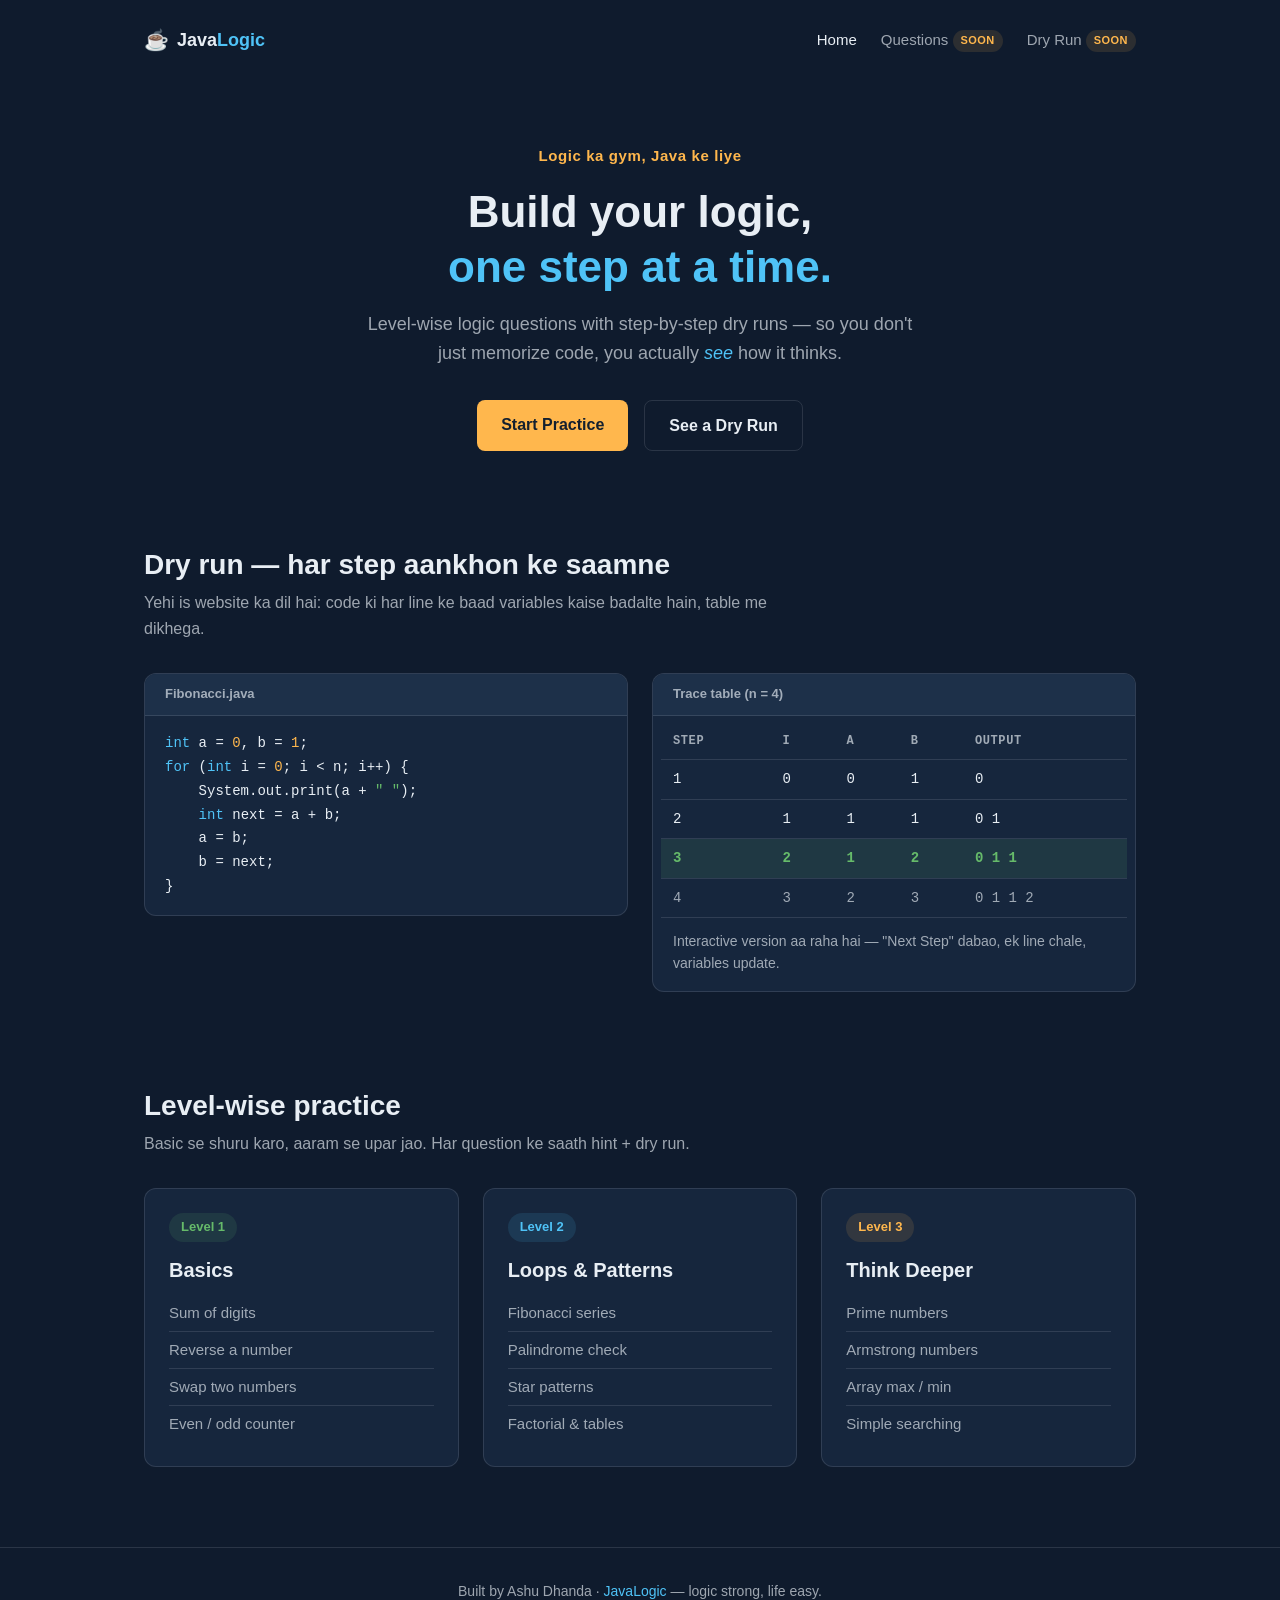
==== index.html @ a4c84ad4 "Phase 1: Home page + Calm Focus theme (index.html, theme.css, layout.css)" ====
<!DOCTYPE html>
<html lang="en">
<head>
  <meta charset="UTF-8" />
  <meta name="viewport" content="width=device-width, initial-scale=1.0" />
  <title>Java Logic — Build Logic Step by Step</title>
  <meta name="description" content="Java logic building practice — level-wise questions with step-by-step dry runs." />
  <link rel="stylesheet" href="css/theme.css" />
  <link rel="stylesheet" href="css/layout.css" />
</head>
<body>

  <nav class="navbar">
    <a href="index.html" class="brand">
      <span class="brand-mark">☕</span>
      <span class="brand-name">Java<span class="accent">Logic</span></span>
    </a>
    <div class="nav-links">
      <a href="index.html" class="nav-link active">Home</a>
      <a href="#levels" class="nav-link">Questions <span class="badge badge-soon">soon</span></a>
      <a href="#dryrun" class="nav-link">Dry Run <span class="badge badge-soon">soon</span></a>
    </div>
  </nav>

  <header class="hero">
    <p class="hero-kicker">Logic ka gym, Java ke liye</p>
    <h1 class="hero-title">Build your logic,<br /><span class="accent">one step at a time.</span></h1>
    <p class="hero-sub">Level-wise logic questions with step-by-step dry runs — so you don't just memorize code, you actually <em>see</em> how it thinks.</p>
    <div class="hero-actions">
      <a href="#levels" class="btn btn-primary">Start Practice</a>
      <a href="#dryrun" class="btn btn-ghost">See a Dry Run</a>
    </div>
  </header>

  <section class="section" id="dryrun">
    <h2 class="section-title">Dry run — har step aankhon ke saamne</h2>
    <p class="section-sub">Yehi is website ka dil hai: code ki har line ke baad variables kaise badalte hain, table me dikhega.</p>
    <div class="dryrun-demo">
      <div class="code-card">
        <div class="code-card-head">Fibonacci.java</div>
<pre><code><span class="c-kw">int</span> a = <span class="c-num">0</span>, b = <span class="c-num">1</span>;
<span class="c-kw">for</span> (<span class="c-kw">int</span> i = <span class="c-num">0</span>; i &lt; n; i++) {
    System.out.print(a + <span class="c-str">" "</span>);
    <span class="c-kw">int</span> next = a + b;
    a = b;
    b = next;
}</code></pre>
      </div>
      <div class="trace-card">
        <div class="code-card-head">Trace table (n = 4)</div>
        <table class="trace-table">
          <thead>
            <tr><th>step</th><th>i</th><th>a</th><th>b</th><th>output</th></tr>
          </thead>
          <tbody>
            <tr><td>1</td><td>0</td><td>0</td><td>1</td><td>0</td></tr>
            <tr><td>2</td><td>1</td><td>1</td><td>1</td><td>0 1</td></tr>
            <tr class="trace-active"><td>3</td><td>2</td><td>1</td><td>2</td><td>0 1 1</td></tr>
            <tr class="trace-dim"><td>4</td><td>3</td><td>2</td><td>3</td><td>0 1 1 2</td></tr>
          </tbody>
        </table>
        <p class="trace-note">Interactive version aa raha hai — "Next Step" dabao, ek line chale, variables update.</p>
      </div>
    </div>
  </section>

  <section class="section" id="levels">
    <h2 class="section-title">Level-wise practice</h2>
    <p class="section-sub">Basic se shuru karo, aaram se upar jao. Har question ke saath hint + dry run.</p>
    <div class="level-grid">
      <article class="level-card">
        <div class="level-tag level-tag-1">Level 1</div>
        <h3>Basics</h3>
        <ul>
          <li>Sum of digits</li>
          <li>Reverse a number</li>
          <li>Swap two numbers</li>
          <li>Even / odd counter</li>
        </ul>
      </article>
      <article class="level-card">
        <div class="level-tag level-tag-2">Level 2</div>
        <h3>Loops &amp; Patterns</h3>
        <ul>
          <li>Fibonacci series</li>
          <li>Palindrome check</li>
          <li>Star patterns</li>
          <li>Factorial &amp; tables</li>
        </ul>
      </article>
      <article class="level-card">
        <div class="level-tag level-tag-3">Level 3</div>
        <h3>Think Deeper</h3>
        <ul>
          <li>Prime numbers</li>
          <li>Armstrong numbers</li>
          <li>Array max / min</li>
          <li>Simple searching</li>
        </ul>
      </article>
    </div>
  </section>

  <footer class="footer">
    <p>Built by Ashu Dhanda · <span class="accent">JavaLogic</span> — logic strong, life easy.</p>
  </footer>

</body>
</html>
---- css/theme.css ----
/* ============================================
   JavaLogic — Calm Focus Theme
   Colors chosen from color-psychology research:
   deep navy = calm, blue = focus, green = balance,
   amber = alertness (used sparingly)
   ============================================ */

:root {
  /* Core palette */
  --bg: #0F1B2D;          /* deep calm navy */
  --surface: #16263D;     /* card / section surface */
  --surface-raised: #1D3049;
  --border: rgba(232, 238, 244, 0.12);

  /* Text */
  --text: #E8EEF4;        /* soft white */
  --text-dim: rgba(232, 238, 244, 0.66);

  /* Accents */
  --primary: #4FC3F7;     /* sky blue — focus */
  --primary-soft: rgba(79, 195, 247, 0.12);
  --green: #66BB6A;       /* sage green — progress */
  --green-soft: rgba(102, 187, 106, 0.12);
  --amber: #FFB74D;       /* warm amber — energy, CTAs */
  --amber-soft: rgba(255, 183, 77, 0.12);

  /* Type & spacing */
  --font-sans: -apple-system, BlinkMacSystemFont, "Segoe UI", Roboto, Helvetica, Arial, sans-serif;
  --font-mono: "Menlo", "Consolas", "Liberation Mono", monospace;
  --radius: 8px;
  --radius-lg: 12px;
}

/* ---------- Reset & base ---------- */

* {
  margin: 0;
  padding: 0;
  box-sizing: border-box;
}

html {
  scroll-behavior: smooth;
}

@media (prefers-reduced-motion: reduce) {
  html {
    scroll-behavior: auto;
  }
}

body {
  background: var(--bg);
  color: var(--text);
  font-family: var(--font-sans);
  font-size: 16px;
  line-height: 1.6;
  -webkit-font-smoothing: antialiased;
}

h1, h2, h3 {
  line-height: 1.25;
  font-weight: 700;
}

a {
  color: var(--primary);
  text-decoration: none;
}

ul {
  list-style: none;
}

em {
  font-style: italic;
  color: var(--primary);
}

.accent {
  color: var(--primary);
}

/* ---------- Buttons ---------- */

.btn {
  display: inline-block;
  padding: 12px 24px;
  border-radius: var(--radius);
  font-weight: 600;
  font-size: 16px;
  transition: transform 0.15s ease, background 0.15s ease, border-color 0.15s ease;
}

.btn:focus-visible {
  outline: 2px solid var(--amber);
  outline-offset: 2px;
}

.btn-primary {
  background: var(--amber);
  color: #14202f;
}

.btn-primary:hover {
  transform: translateY(-2px);
  background: #ffc266;
}

.btn-ghost {
  border: 1px solid var(--border);
  color: var(--text);
  background: transparent;
}

.btn-ghost:hover {
  border-color: var(--primary);
  color: var(--primary);
}

/* ---------- Badges & tags ---------- */

.badge {
  display: inline-block;
  font-size: 11px;
  font-weight: 600;
  letter-spacing: 0.04em;
  text-transform: uppercase;
  padding: 2px 8px;
  border-radius: 999px;
  vertical-align: middle;
}

.badge-soon {
  background: var(--amber-soft);
  color: var(--amber);
}

.level-tag {
  display: inline-block;
  font-size: 13px;
  font-weight: 700;
  padding: 4px 12px;
  border-radius: 999px;
  margin-bottom: 16px;
}

.level-tag-1 {
  background: var(--green-soft);
  color: var(--green);
}

.level-tag-2 {
  background: var(--primary-soft);
  color: var(--primary);
}

.level-tag-3 {
  background: var(--amber-soft);
  color: var(--amber);
}

/* ---------- Code & trace styling ---------- */

pre, code {
  font-family: var(--font-mono);
  font-size: 14px;
  line-height: 1.7;
}

.c-kw  { color: var(--primary); }
.c-num { color: var(--amber); }
.c-str { color: var(--green); }

.trace-table {
  width: 100%;
  border-collapse: collapse;
  font-family: var(--font-mono);
  font-size: 14px;
}

.trace-table th,
.trace-table td {
  text-align: left;
  padding: 8px 12px;
  border-bottom: 1px solid var(--border);
}

.trace-table th {
  color: var(--text-dim);
  font-weight: 600;
  font-size: 12px;
  text-transform: uppercase;
  letter-spacing: 0.05em;
}

.trace-active {
  background: var(--green-soft);
}

.trace-active td {
  color: var(--green);
  font-weight: 600;
}

.trace-dim td {
  color: var(--text-dim);
}
---- css/layout.css ----
/* ============================================
   JavaLogic — Layout
   navbar, hero, sections, cards, footer
   ============================================ */

/* ---------- Navbar ---------- */

.navbar {
  display: flex;
  align-items: center;
  justify-content: space-between;
  max-width: 1040px;
  margin: 0 auto;
  padding: 20px 24px;
}

.brand {
  display: flex;
  align-items: center;
  gap: 8px;
  color: var(--text);
  font-weight: 700;
  font-size: 18px;
}

.brand-mark {
  font-size: 20px;
}

.nav-links {
  display: flex;
  align-items: center;
  gap: 24px;
}

.nav-link {
  color: var(--text-dim);
  font-size: 15px;
  font-weight: 500;
  padding: 8px 0;
}

.nav-link:hover,
.nav-link.active {
  color: var(--text);
}

/* ---------- Hero ---------- */

.hero {
  max-width: 760px;
  margin: 0 auto;
  padding: 64px 24px 48px;
  text-align: center;
}

.hero-kicker {
  color: var(--amber);
  font-weight: 600;
  font-size: 15px;
  letter-spacing: 0.04em;
  margin-bottom: 16px;
}

.hero-title {
  font-size: 44px;
  margin-bottom: 16px;
}

.hero-sub {
  color: var(--text-dim);
  font-size: 18px;
  max-width: 560px;
  margin: 0 auto 32px;
}

.hero-actions {
  display: flex;
  justify-content: center;
  gap: 16px;
  flex-wrap: wrap;
}

/* ---------- Sections ---------- */

.section {
  max-width: 1040px;
  margin: 0 auto;
  padding: 48px 24px;
}

.section-title {
  font-size: 28px;
  margin-bottom: 8px;
}

.section-sub {
  color: var(--text-dim);
  max-width: 640px;
  margin-bottom: 32px;
}

/* ---------- Dry run demo ---------- */

.dryrun-demo {
  display: grid;
  grid-template-columns: 1fr 1fr;
  gap: 24px;
  align-items: start;
}

.code-card,
.trace-card {
  background: var(--surface);
  border: 1px solid var(--border);
  border-radius: var(--radius-lg);
  overflow: hidden;
}

.code-card pre {
  padding: 16px 20px;
  overflow-x: auto;
}

.code-card-head {
  padding: 10px 20px;
  font-size: 13px;
  font-weight: 600;
  color: var(--text-dim);
  background: var(--surface-raised);
  border-bottom: 1px solid var(--border);
}

.trace-card .trace-table {
  margin: 8px 8px 0;
  width: calc(100% - 16px);
}

.trace-note {
  color: var(--text-dim);
  font-size: 14px;
  padding: 12px 20px 16px;
}

/* ---------- Level cards ---------- */

.level-grid {
  display: grid;
  grid-template-columns: repeat(3, 1fr);
  gap: 24px;
}

.level-card {
  background: var(--surface);
  border: 1px solid var(--border);
  border-radius: var(--radius-lg);
  padding: 24px;
  transition: transform 0.15s ease, border-color 0.15s ease;
}

.level-card:hover {
  transform: translateY(-4px);
  border-color: var(--primary);
}

.level-card h3 {
  font-size: 20px;
  margin-bottom: 12px;
}

.level-card ul li {
  color: var(--text-dim);
  padding: 6px 0;
  border-bottom: 1px solid var(--border);
  font-size: 15px;
}

.level-card ul li:last-child {
  border-bottom: none;
}

/* ---------- Footer ---------- */

.footer {
  border-top: 1px solid var(--border);
  margin-top: 32px;
  padding: 32px 24px;
  text-align: center;
  color: var(--text-dim);
  font-size: 14px;
}

/* ---------- Responsive ---------- */

@media (max-width: 800px) {
  .dryrun-demo,
  .level-grid {
    grid-template-columns: 1fr;
  }

  .hero {
    padding: 48px 20px 32px;
  }

  .hero-title {
    font-size: 32px;
  }

  .section {
    padding: 32px 20px;
  }
}

@media (max-width: 560px) {
  .navbar {
    flex-direction: column;
    gap: 12px;
  }
}
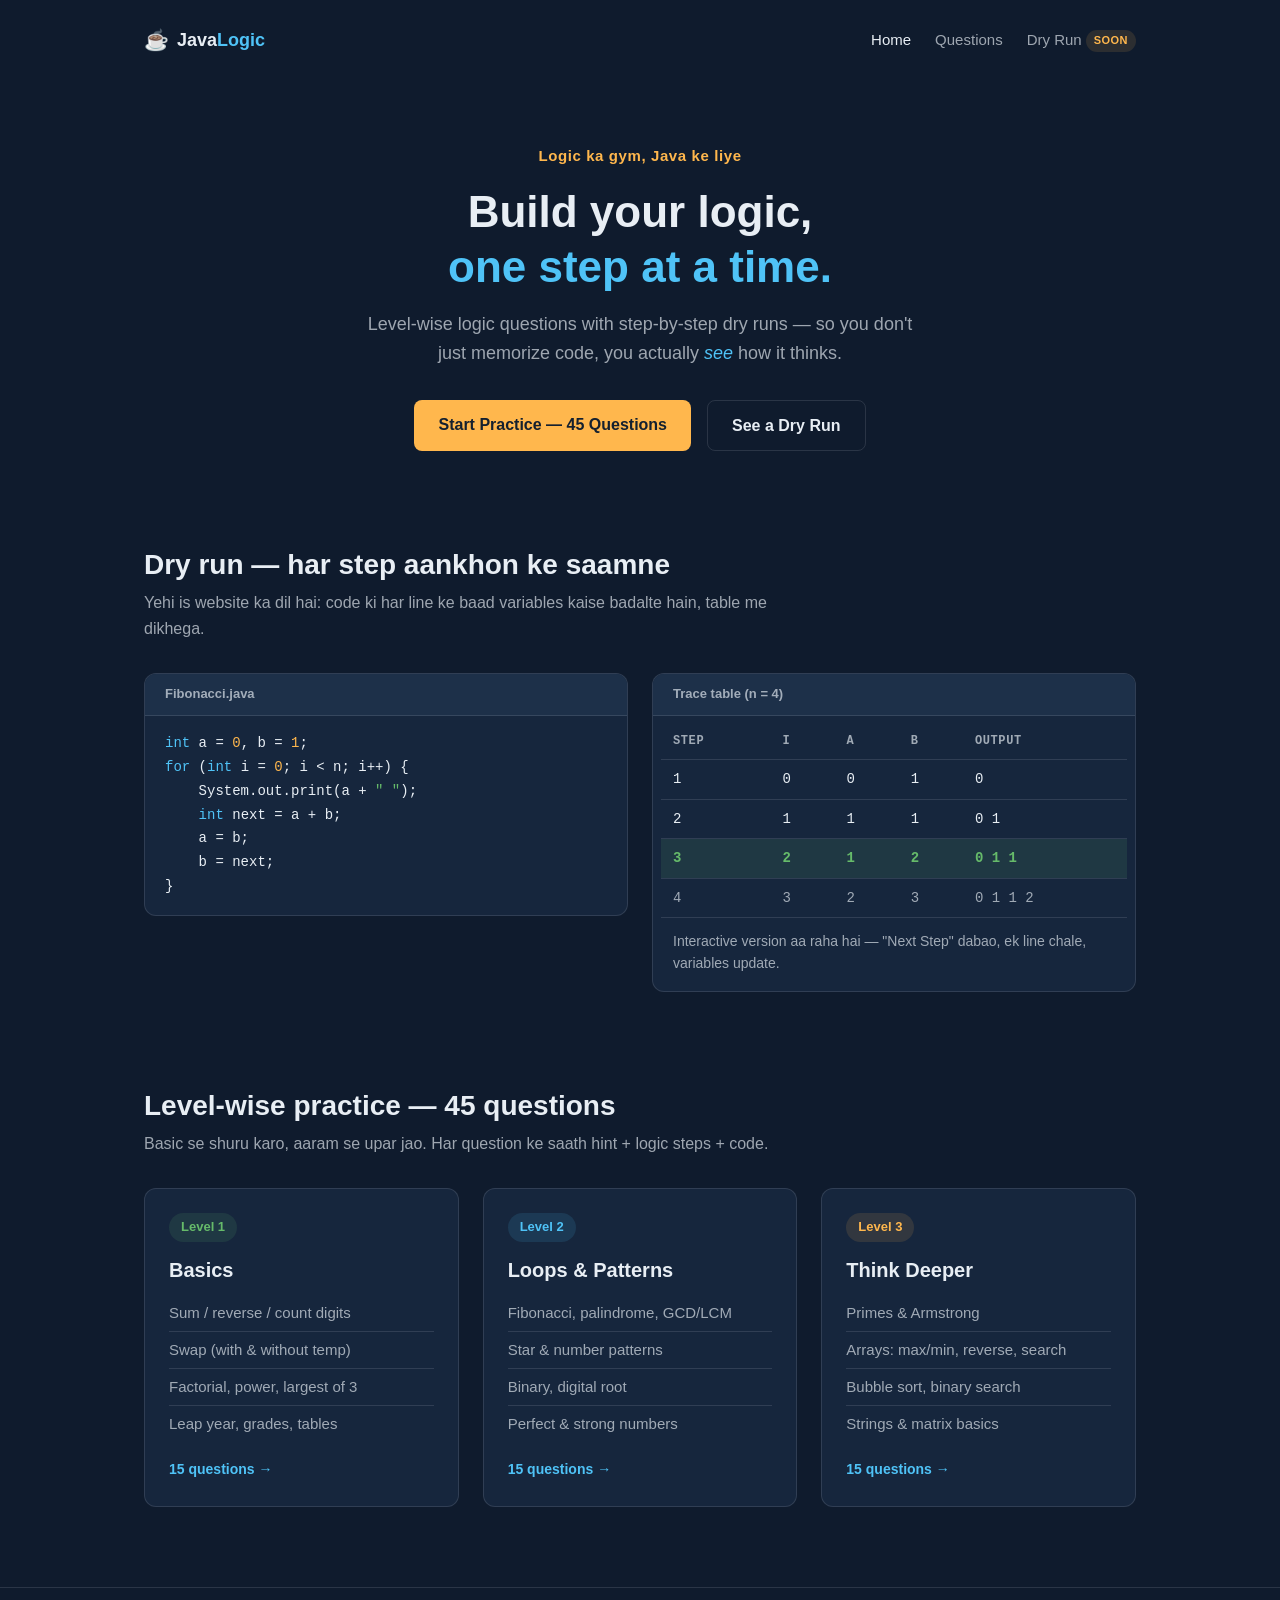
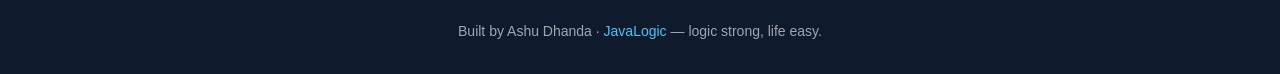
==== commit 8b957dd4: "Phase 2: Question bank — 45 questions (15/level) with hints, logic steps & code" ====
--- a/index.html
+++ b/index.html
@@ -7,6 +7,7 @@
   <meta name="description" content="Java logic building practice — level-wise questions with step-by-step dry runs." />
   <link rel="stylesheet" href="css/theme.css" />
   <link rel="stylesheet" href="css/layout.css" />
+  <link rel="stylesheet" href="css/components.css" />
 </head>
 <body>
 
@@ -17,7 +18,7 @@
     </a>
     <div class="nav-links">
       <a href="index.html" class="nav-link active">Home</a>
-      <a href="#levels" class="nav-link">Questions <span class="badge badge-soon">soon</span></a>
+      <a href="questions.html" class="nav-link">Questions</a>
       <a href="#dryrun" class="nav-link">Dry Run <span class="badge badge-soon">soon</span></a>
     </div>
   </nav>
@@ -27,7 +28,7 @@
     <h1 class="hero-title">Build your logic,<br /><span class="accent">one step at a time.</span></h1>
     <p class="hero-sub">Level-wise logic questions with step-by-step dry runs — so you don't just memorize code, you actually <em>see</em> how it thinks.</p>
     <div class="hero-actions">
-      <a href="#levels" class="btn btn-primary">Start Practice</a>
+      <a href="questions.html" class="btn btn-primary">Start Practice — 45 Questions</a>
       <a href="#dryrun" class="btn btn-ghost">See a Dry Run</a>
     </div>
   </header>
@@ -65,38 +66,41 @@
   </section>
 
   <section class="section" id="levels">
-    <h2 class="section-title">Level-wise practice</h2>
-    <p class="section-sub">Basic se shuru karo, aaram se upar jao. Har question ke saath hint + dry run.</p>
+    <h2 class="section-title">Level-wise practice — 45 questions</h2>
+    <p class="section-sub">Basic se shuru karo, aaram se upar jao. Har question ke saath hint + logic steps + code.</p>
     <div class="level-grid">
       <article class="level-card">
         <div class="level-tag level-tag-1">Level 1</div>
         <h3>Basics</h3>
         <ul>
-          <li>Sum of digits</li>
-          <li>Reverse a number</li>
-          <li>Swap two numbers</li>
-          <li>Even / odd counter</li>
+          <li>Sum / reverse / count digits</li>
+          <li>Swap (with &amp; without temp)</li>
+          <li>Factorial, power, largest of 3</li>
+          <li>Leap year, grades, tables</li>
         </ul>
+        <a class="level-count" href="questions.html#l1">15 questions →</a>
       </article>
       <article class="level-card">
         <div class="level-tag level-tag-2">Level 2</div>
         <h3>Loops &amp; Patterns</h3>
         <ul>
-          <li>Fibonacci series</li>
-          <li>Palindrome check</li>
-          <li>Star patterns</li>
-          <li>Factorial &amp; tables</li>
+          <li>Fibonacci, palindrome, GCD/LCM</li>
+          <li>Star &amp; number patterns</li>
+          <li>Binary, digital root</li>
+          <li>Perfect &amp; strong numbers</li>
         </ul>
+        <a class="level-count" href="questions.html#l2">15 questions →</a>
       </article>
       <article class="level-card">
         <div class="level-tag level-tag-3">Level 3</div>
         <h3>Think Deeper</h3>
         <ul>
-          <li>Prime numbers</li>
-          <li>Armstrong numbers</li>
-          <li>Array max / min</li>
-          <li>Simple searching</li>
+          <li>Primes &amp; Armstrong</li>
+          <li>Arrays: max/min, reverse, search</li>
+          <li>Bubble sort, binary search</li>
+          <li>Strings &amp; matrix basics</li>
         </ul>
+        <a class="level-count" href="questions.html#l3">15 questions →</a>
       </article>
     </div>
   </section>
--- a/css/components.css
+++ b/css/components.css
@@ -0,0 +1,191 @@
+/* ============================================
+   JavaLogic — Components
+   page head, filter bar, question cards
+   ============================================ */
+
+/* ---------- Page head ---------- */
+
+.page-head {
+  max-width: 860px;
+  margin: 0 auto;
+  padding: 40px 24px 8px;
+  text-align: center;
+}
+
+.page-title {
+  font-size: 36px;
+  margin-bottom: 12px;
+}
+
+.page-sub {
+  color: var(--text-dim);
+  max-width: 620px;
+  margin: 0 auto 28px;
+}
+
+/* ---------- Filter bar ---------- */
+
+.filter-bar {
+  display: flex;
+  justify-content: center;
+  flex-wrap: wrap;
+  gap: 12px;
+}
+
+.filter-btn {
+  font-family: var(--font-sans);
+  font-size: 14px;
+  font-weight: 600;
+  color: var(--text-dim);
+  background: var(--surface);
+  border: 1px solid var(--border);
+  border-radius: 999px;
+  padding: 10px 18px;
+  cursor: pointer;
+  transition: color 0.15s ease, border-color 0.15s ease, background 0.15s ease;
+}
+
+.filter-btn:hover {
+  color: var(--text);
+  border-color: var(--primary);
+}
+
+.filter-btn.active {
+  background: var(--primary-soft);
+  border-color: var(--primary);
+  color: var(--primary);
+}
+
+.filter-btn:focus-visible {
+  outline: 2px solid var(--amber);
+  outline-offset: 2px;
+}
+
+/* ---------- Question list ---------- */
+
+#qlist {
+  max-width: 760px;
+  padding-top: 24px;
+}
+
+.q-card {
+  background: var(--surface);
+  border: 1px solid var(--border);
+  border-radius: var(--radius-lg);
+  padding: 24px;
+  margin-bottom: 24px;
+}
+
+.q-head {
+  display: flex;
+  align-items: center;
+  gap: 12px;
+  flex-wrap: wrap;
+  margin-bottom: 12px;
+}
+
+.q-num {
+  font-family: var(--font-mono);
+  font-size: 13px;
+  color: var(--text-dim);
+}
+
+.q-title {
+  font-size: 19px;
+  flex: 1;
+}
+
+.q-statement {
+  color: var(--text-dim);
+  margin-bottom: 16px;
+  white-space: pre-line;
+}
+
+/* ---------- Details (hint / logic / code) ---------- */
+
+.q-details {
+  border: 1px solid var(--border);
+  border-radius: var(--radius);
+  margin-bottom: 8px;
+  overflow: hidden;
+}
+
+.q-details summary {
+  cursor: pointer;
+  padding: 12px 16px;
+  font-weight: 600;
+  font-size: 15px;
+  list-style: none;
+  user-select: none;
+}
+
+.q-details summary::-webkit-details-marker {
+  display: none;
+}
+
+.q-details summary::before {
+  content: "▸ ";
+  color: var(--text-dim);
+}
+
+.q-details[open] summary::before {
+  content: "▾ ";
+}
+
+.q-details summary:focus-visible {
+  outline: 2px solid var(--amber);
+  outline-offset: -2px;
+}
+
+.q-hint summary { color: var(--amber); }
+.q-logic summary { color: var(--green); }
+.q-code summary { color: var(--primary); }
+
+.q-details .q-body {
+  padding: 4px 16px 16px;
+  color: var(--text-dim);
+}
+
+.q-details ol {
+  padding-left: 20px;
+}
+
+.q-details ol li {
+  padding: 4px 0;
+}
+
+.q-details pre {
+  background: var(--bg);
+  border-radius: var(--radius);
+  padding: 14px 16px;
+  overflow-x: auto;
+  margin: 4px 0 8px;
+}
+
+.q-footnote {
+  font-size: 13px;
+  color: var(--text-dim);
+  margin-top: 12px;
+}
+
+/* ---------- Home page level-card link ---------- */
+
+.level-count {
+  display: inline-block;
+  margin-top: 16px;
+  font-size: 14px;
+  font-weight: 600;
+  color: var(--primary);
+}
+
+/* ---------- Responsive ---------- */
+
+@media (max-width: 560px) {
+  .page-title {
+    font-size: 28px;
+  }
+
+  .q-card {
+    padding: 16px;
+  }
+}
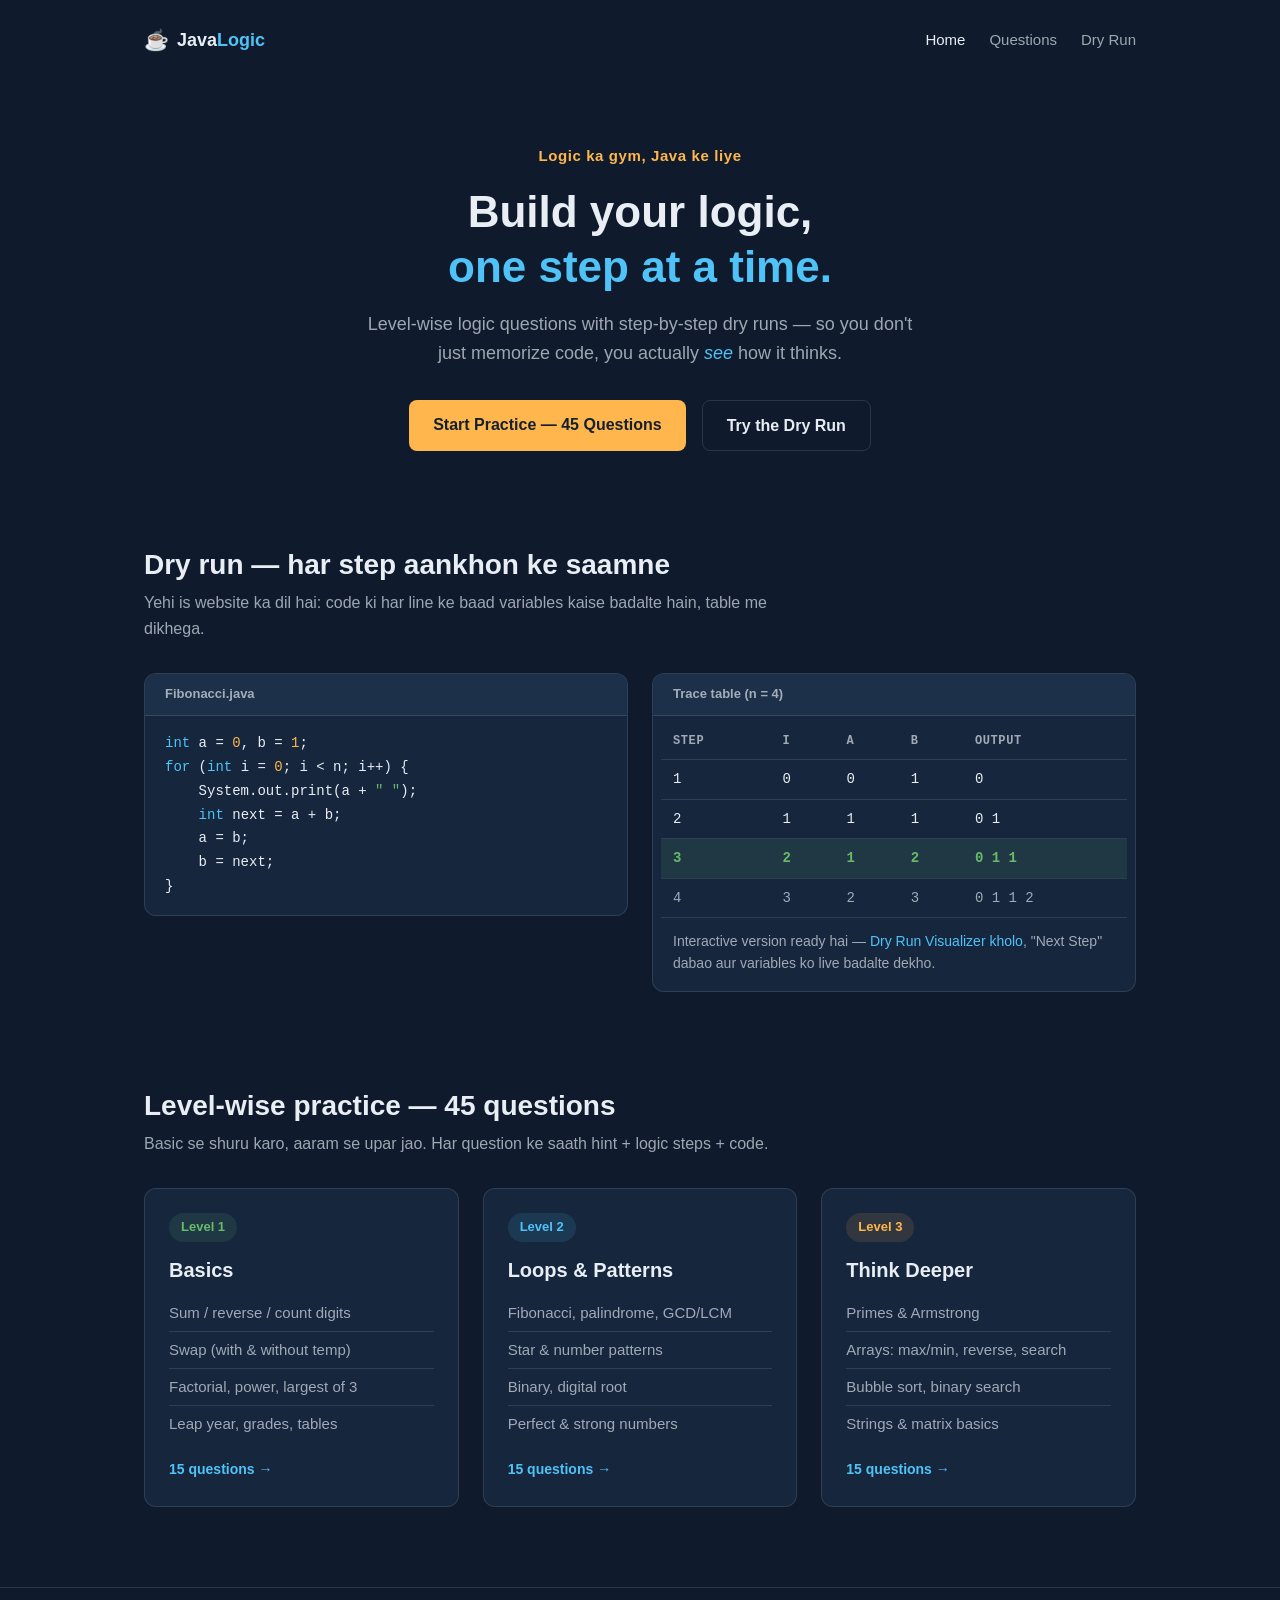
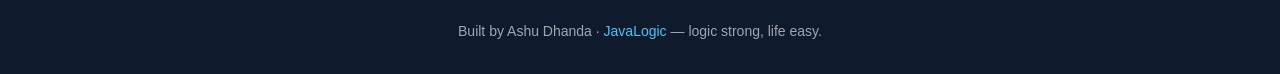
==== commit 6243e37c: "Phase 3: Interactive Dry Run Visualizer (dryrun.html, dryrun.css, dryrun.js) + nav links live" ====
--- a/index.html
+++ b/index.html
@@ -19,7 +19,7 @@
     <div class="nav-links">
       <a href="index.html" class="nav-link active">Home</a>
       <a href="questions.html" class="nav-link">Questions</a>
-      <a href="#dryrun" class="nav-link">Dry Run <span class="badge badge-soon">soon</span></a>
+      <a href="dryrun.html" class="nav-link">Dry Run</a>
     </div>
   </nav>
 
@@ -29,7 +29,7 @@
     <p class="hero-sub">Level-wise logic questions with step-by-step dry runs — so you don't just memorize code, you actually <em>see</em> how it thinks.</p>
     <div class="hero-actions">
       <a href="questions.html" class="btn btn-primary">Start Practice — 45 Questions</a>
-      <a href="#dryrun" class="btn btn-ghost">See a Dry Run</a>
+      <a href="dryrun.html" class="btn btn-ghost">Try the Dry Run</a>
     </div>
   </header>
 
@@ -60,7 +60,7 @@
             <tr class="trace-dim"><td>4</td><td>3</td><td>2</td><td>3</td><td>0 1 1 2</td></tr>
           </tbody>
         </table>
-        <p class="trace-note">Interactive version aa raha hai — "Next Step" dabao, ek line chale, variables update.</p>
+        <p class="trace-note">Interactive version ready hai — <a href="dryrun.html">Dry Run Visualizer kholo</a>, "Next Step" dabao aur variables ko live badalte dekho.</p>
       </div>
     </div>
   </section>
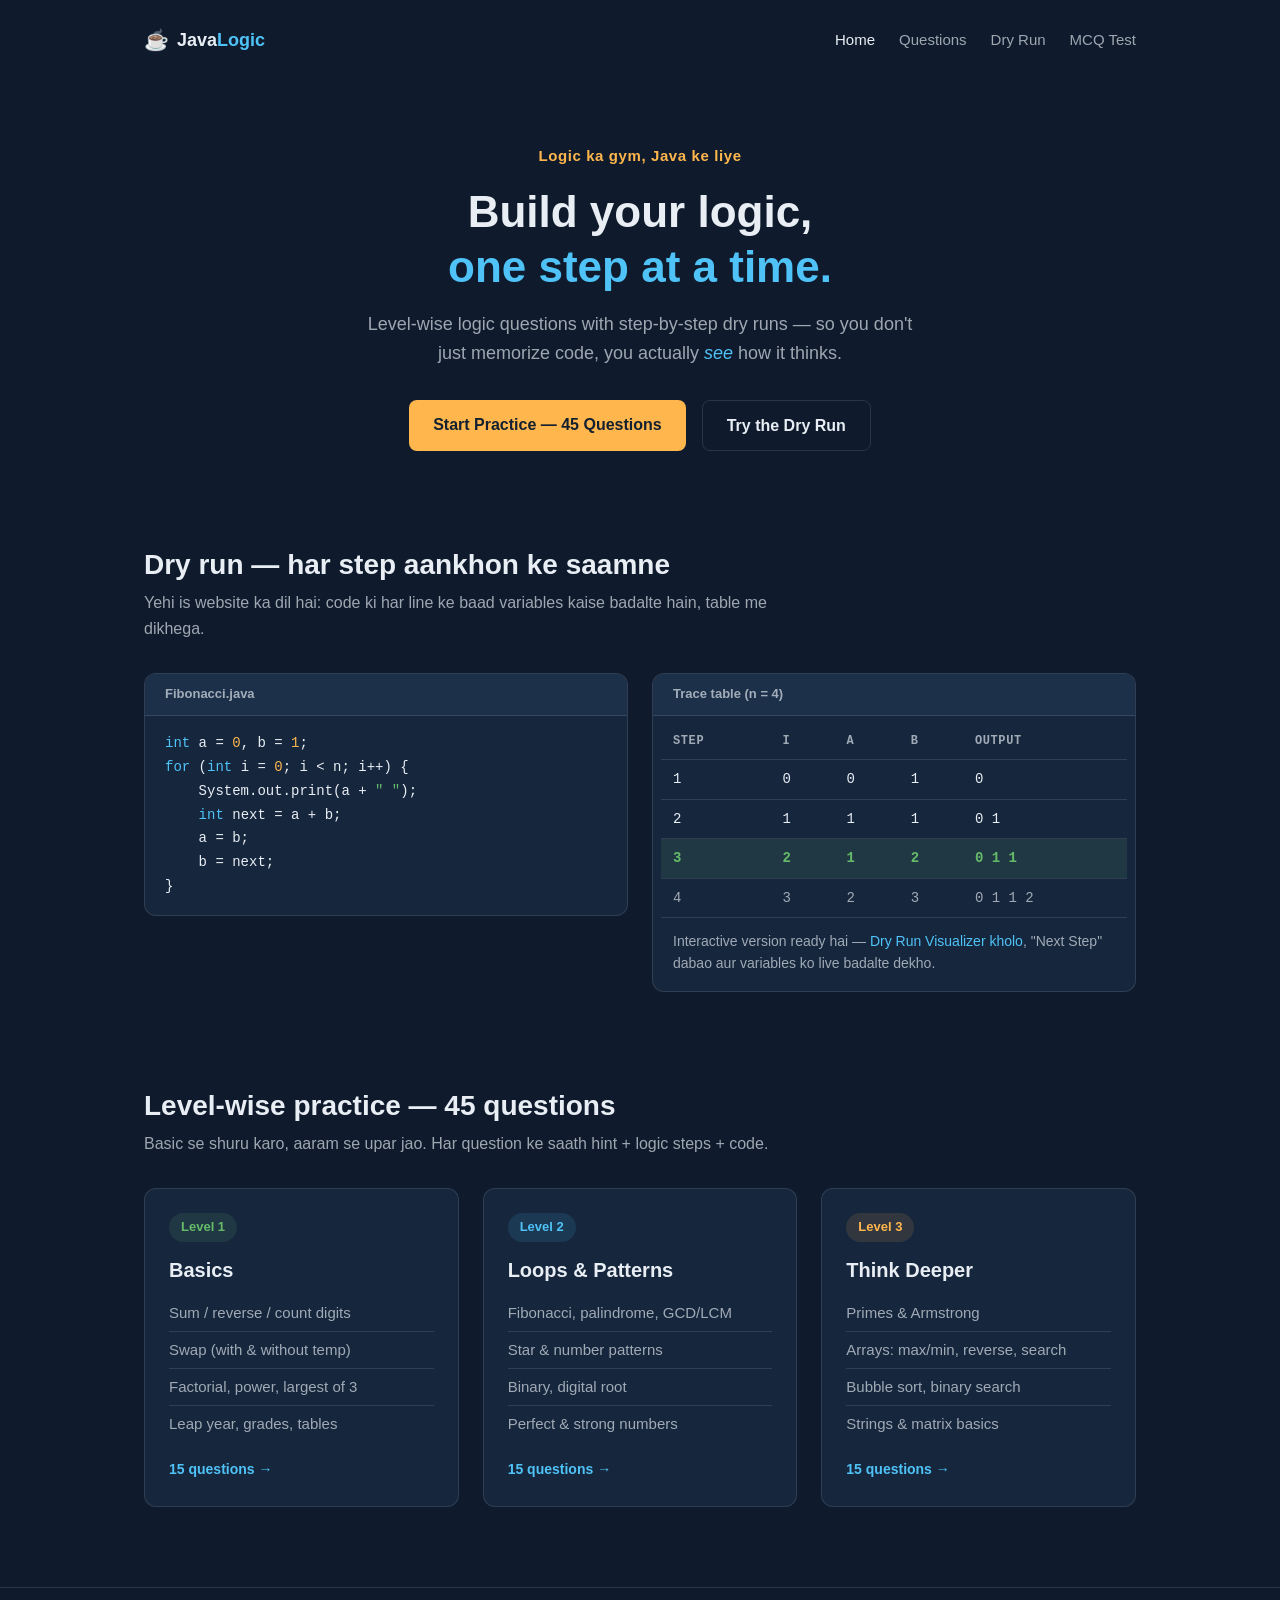
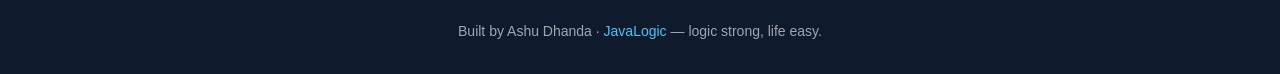
==== commit 60d937cb: "Add MCQ Test: 150+ exam-ready Java MCQs with instant correct/incorrect feedback" ====
--- a/index.html
+++ b/index.html
@@ -20,6 +20,7 @@
       <a href="index.html" class="nav-link active">Home</a>
       <a href="questions.html" class="nav-link">Questions</a>
       <a href="dryrun.html" class="nav-link">Dry Run</a>
+      <a href="mcq.html" class="nav-link">MCQ Test</a>
     </div>
   </nav>
 
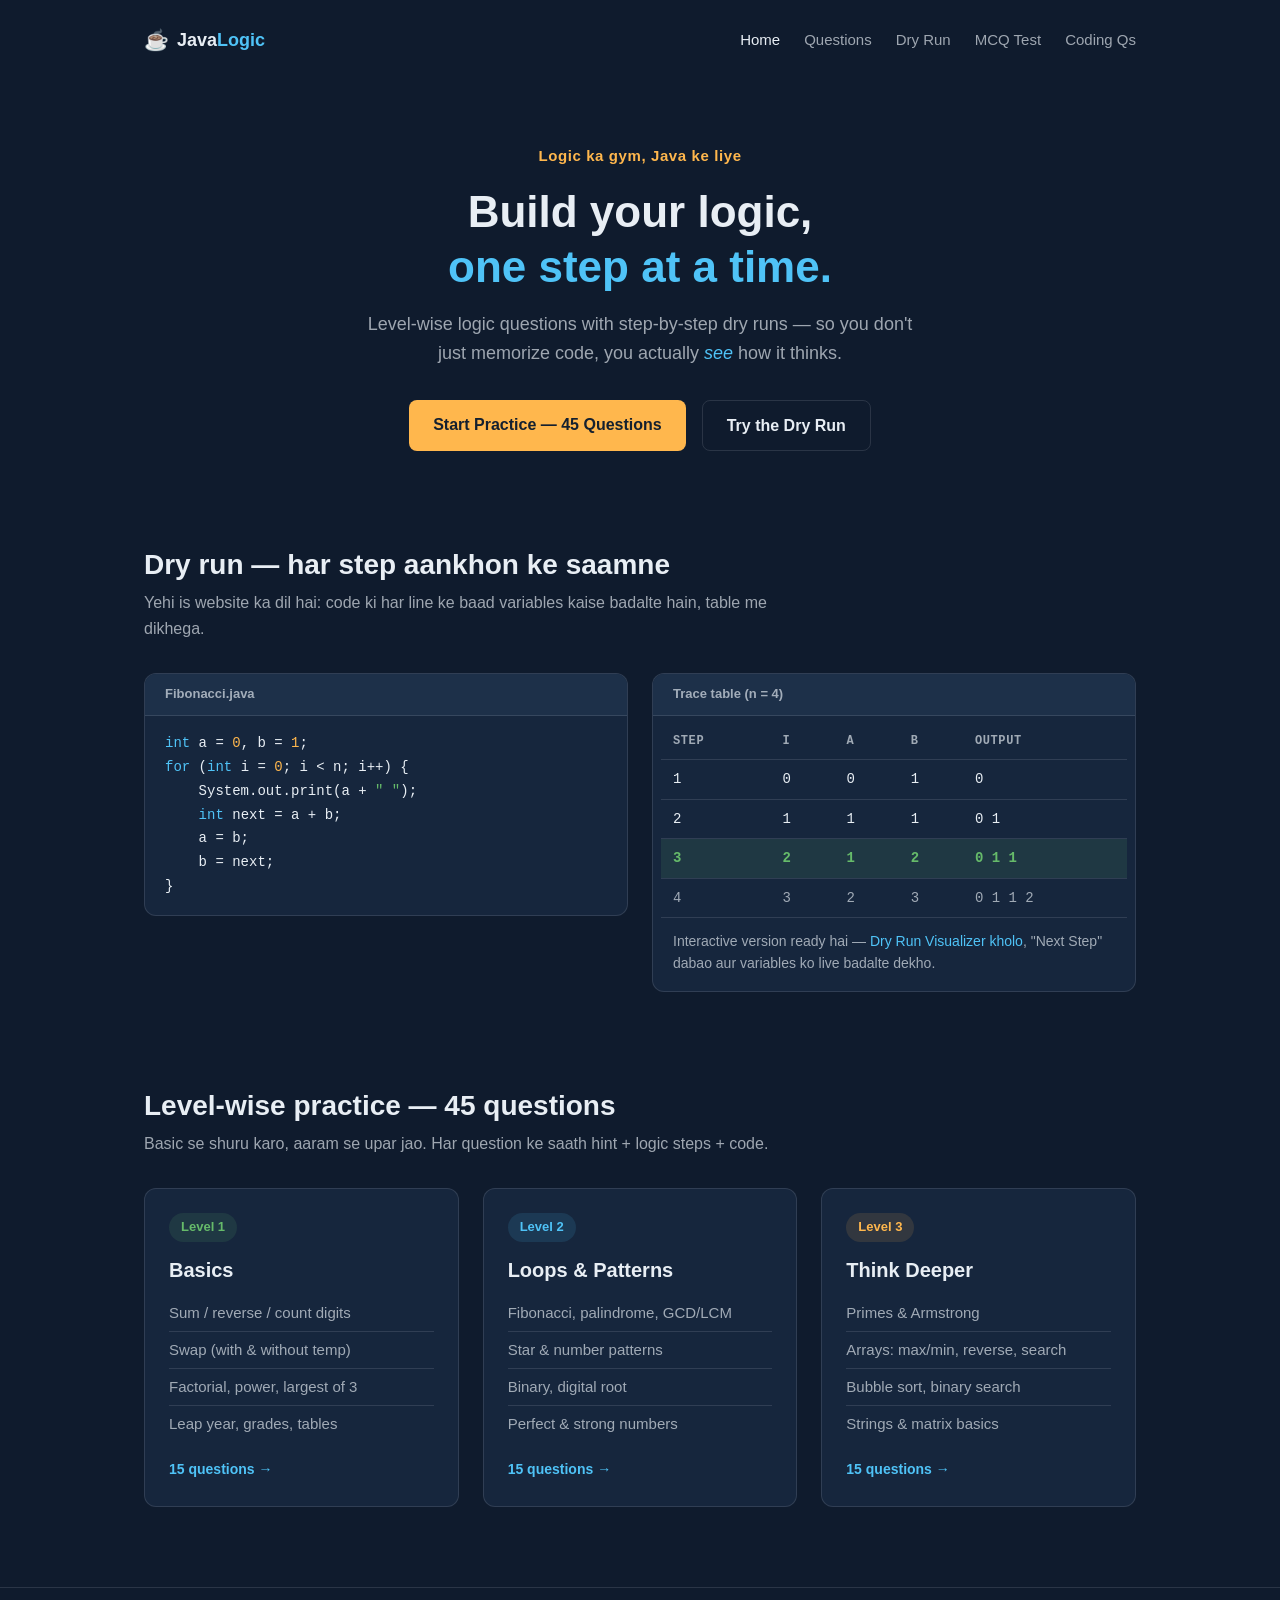
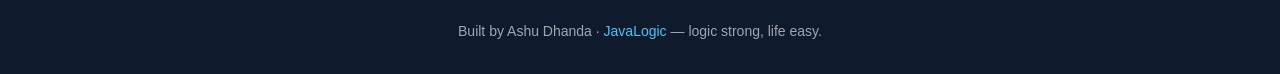
==== commit 01155194: "Add Coding Qs nav link to all pages" ====
--- a/index.html
+++ b/index.html
@@ -21,6 +21,7 @@
       <a href="questions.html" class="nav-link">Questions</a>
       <a href="dryrun.html" class="nav-link">Dry Run</a>
       <a href="mcq.html" class="nav-link">MCQ Test</a>
+      <a href="coding.html" class="nav-link">Coding Qs</a>
     </div>
   </nav>
 
